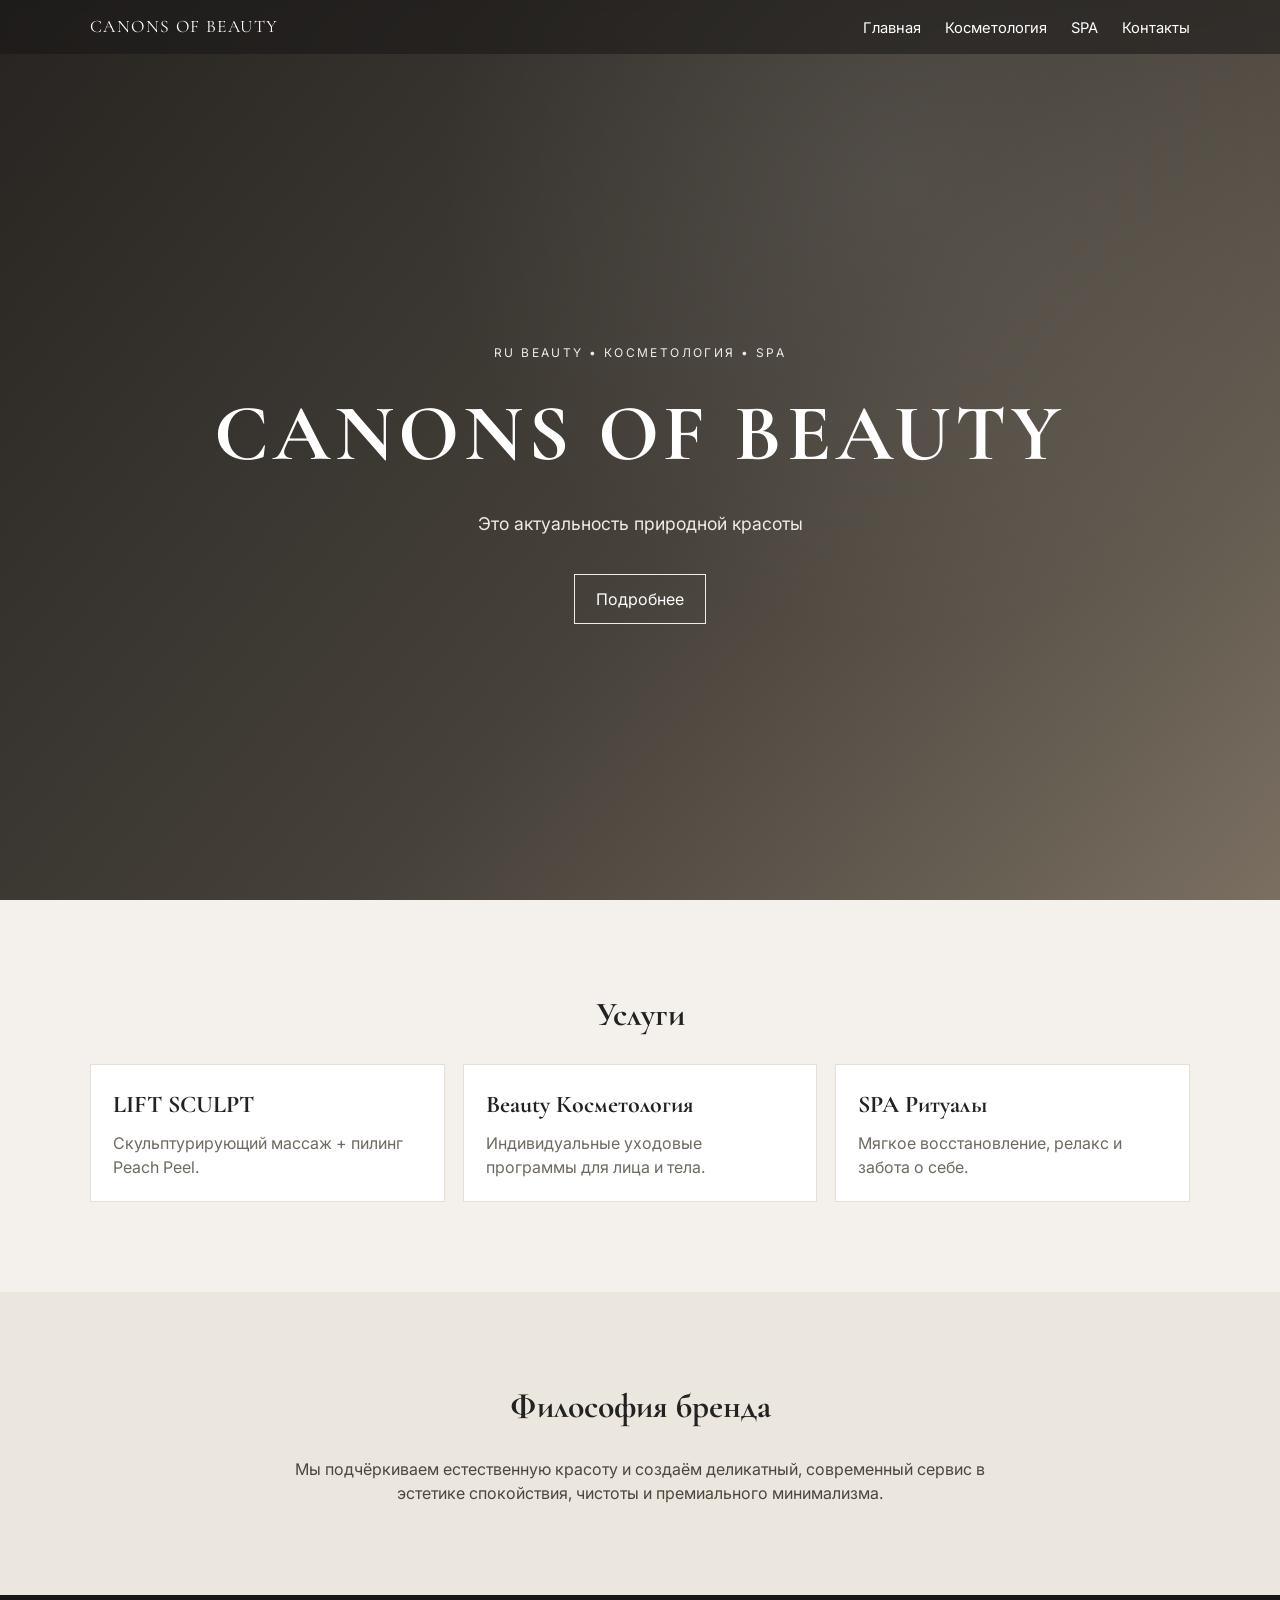
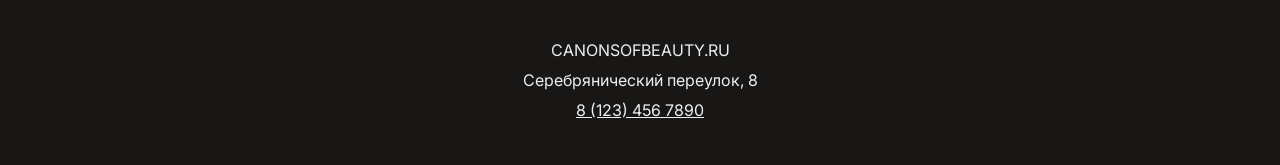
==== index.html @ 5a80caef "feat: initial landing for Canons of Beauty" ====
<!doctype html>
<html lang="ru">
<head>
  <meta charset="UTF-8" />
  <meta name="viewport" content="width=device-width,initial-scale=1" />
  <title>Canons of Beauty</title>
  <link rel="preconnect" href="https://fonts.googleapis.com">
  <link rel="preconnect" href="https://fonts.gstatic.com" crossorigin>
  <link href="https://fonts.googleapis.com/css2?family=Cormorant+Garamond:wght@400;500;600&family=Inter:wght@300;400;500&display=swap" rel="stylesheet">
  <link rel="stylesheet" href="style.css" />
</head>
<body>
  <header class="header">
    <div class="container nav">
      <div class="logo">CANONS OF BEAUTY</div>
      <nav>
        <a href="#home">Главная</a>
        <a href="#services">Косметология</a>
        <a href="#spa">SPA</a>
        <a href="#contact">Контакты</a>
      </nav>
    </div>
  </header>

  <section id="home" class="hero">
    <div class="overlay"></div>
    <div class="container hero-content">
      <p class="kicker">RU BEAUTY • КОСМЕТОЛОГИЯ • SPA</p>
      <h1>CANONS OF BEAUTY</h1>
      <p class="subtitle">Это актуальность природной красоты</p>
      <a class="btn" href="#services">Подробнее</a>
    </div>
  </section>

  <section id="services" class="section">
    <div class="container">
      <h2>Услуги</h2>
      <div class="cards">
        <article class="card">
          <h3>LIFT SCULPT</h3>
          <p>Скульптурирующий массаж + пилинг Peach Peel.</p>
        </article>
        <article class="card">
          <h3>Beauty Косметология</h3>
          <p>Индивидуальные уходовые программы для лица и тела.</p>
        </article>
        <article class="card">
          <h3>SPA Ритуалы</h3>
          <p>Мягкое восстановление, релакс и забота о себе.</p>
        </article>
      </div>
    </div>
  </section>

  <section id="spa" class="section alt">
    <div class="container">
      <h2>Философия бренда</h2>
      <p>
        Мы подчёркиваем естественную красоту и создаём деликатный, современный сервис
        в эстетике спокойствия, чистоты и премиального минимализма.
      </p>
    </div>
  </section>

  <footer id="contact" class="footer">
    <div class="container">
      <p>CANONSOFBEAUTY.RU</p>
      <p>Серебрянический переулок, 8</p>
      <p><a href="tel:+71234567890">8 (123) 456 7890</a></p>
    </div>
  </footer>
</body>
</html>
---- style.css ----
:root{--bg:#f4f1ec;--text:#222;--muted:#6f6a61;--dark:#181716;--accent:#c6a87a}
*{box-sizing:border-box} html,body{margin:0;padding:0}
body{font-family:'Inter',sans-serif;color:var(--text);background:var(--bg);line-height:1.5}
.container{width:min(1100px,92%);margin:0 auto}
.header{position:fixed;top:0;left:0;right:0;z-index:10;background:rgba(24,23,22,.55);backdrop-filter:blur(6px)}
.nav{display:flex;justify-content:space-between;align-items:center;padding:14px 0}
.logo{color:#fff;font-family:'Cormorant Garamond',serif;letter-spacing:.08em;font-size:1.1rem}
nav a{color:#fff;text-decoration:none;margin-left:20px;font-size:.92rem}
.hero{min-height:100vh;display:grid;place-items:center;position:relative;background:linear-gradient(130deg,#272421 0%,#46413a 55%,#7a6f61 100%)}
.overlay{position:absolute;inset:0;background:radial-gradient(circle at 70% 20%,rgba(255,255,255,.08),transparent 40%)}
.hero-content{position:relative;color:#fff;text-align:center;padding-top:56px}
.kicker{letter-spacing:.2em;text-transform:uppercase;font-size:.75rem;opacity:.9}
h1,h2,h3{font-family:'Cormorant Garamond',serif;margin:0}
h1{font-size:clamp(2.4rem,7vw,5rem);letter-spacing:.06em;margin:.4rem 0}
.subtitle{font-size:1.1rem;color:#f0ece6}
.btn{display:inline-block;margin-top:1.2rem;padding:.75rem 1.3rem;border:1px solid #f0ece6;color:#fff;text-decoration:none}
.section{padding:90px 0}.section h2{text-align:center;font-size:2.1rem;margin-bottom:24px}
.cards{display:grid;grid-template-columns:repeat(auto-fit,minmax(230px,1fr));gap:18px}
.card{background:#fff;border:1px solid #e6dfd4;padding:22px}.card h3{font-size:1.5rem;margin-bottom:8px}
.card p{color:var(--muted);margin:0}.alt{background:#ece7de}.alt p{max-width:760px;margin:0 auto;text-align:center;color:#4b463e}
.footer{background:var(--dark);color:#eee;padding:38px 0;text-align:center}.footer p{margin:.35rem 0}.footer a{color:#eee}
@media (max-width:760px){nav a{margin-left:12px;font-size:.85rem}.logo{font-size:1rem}}
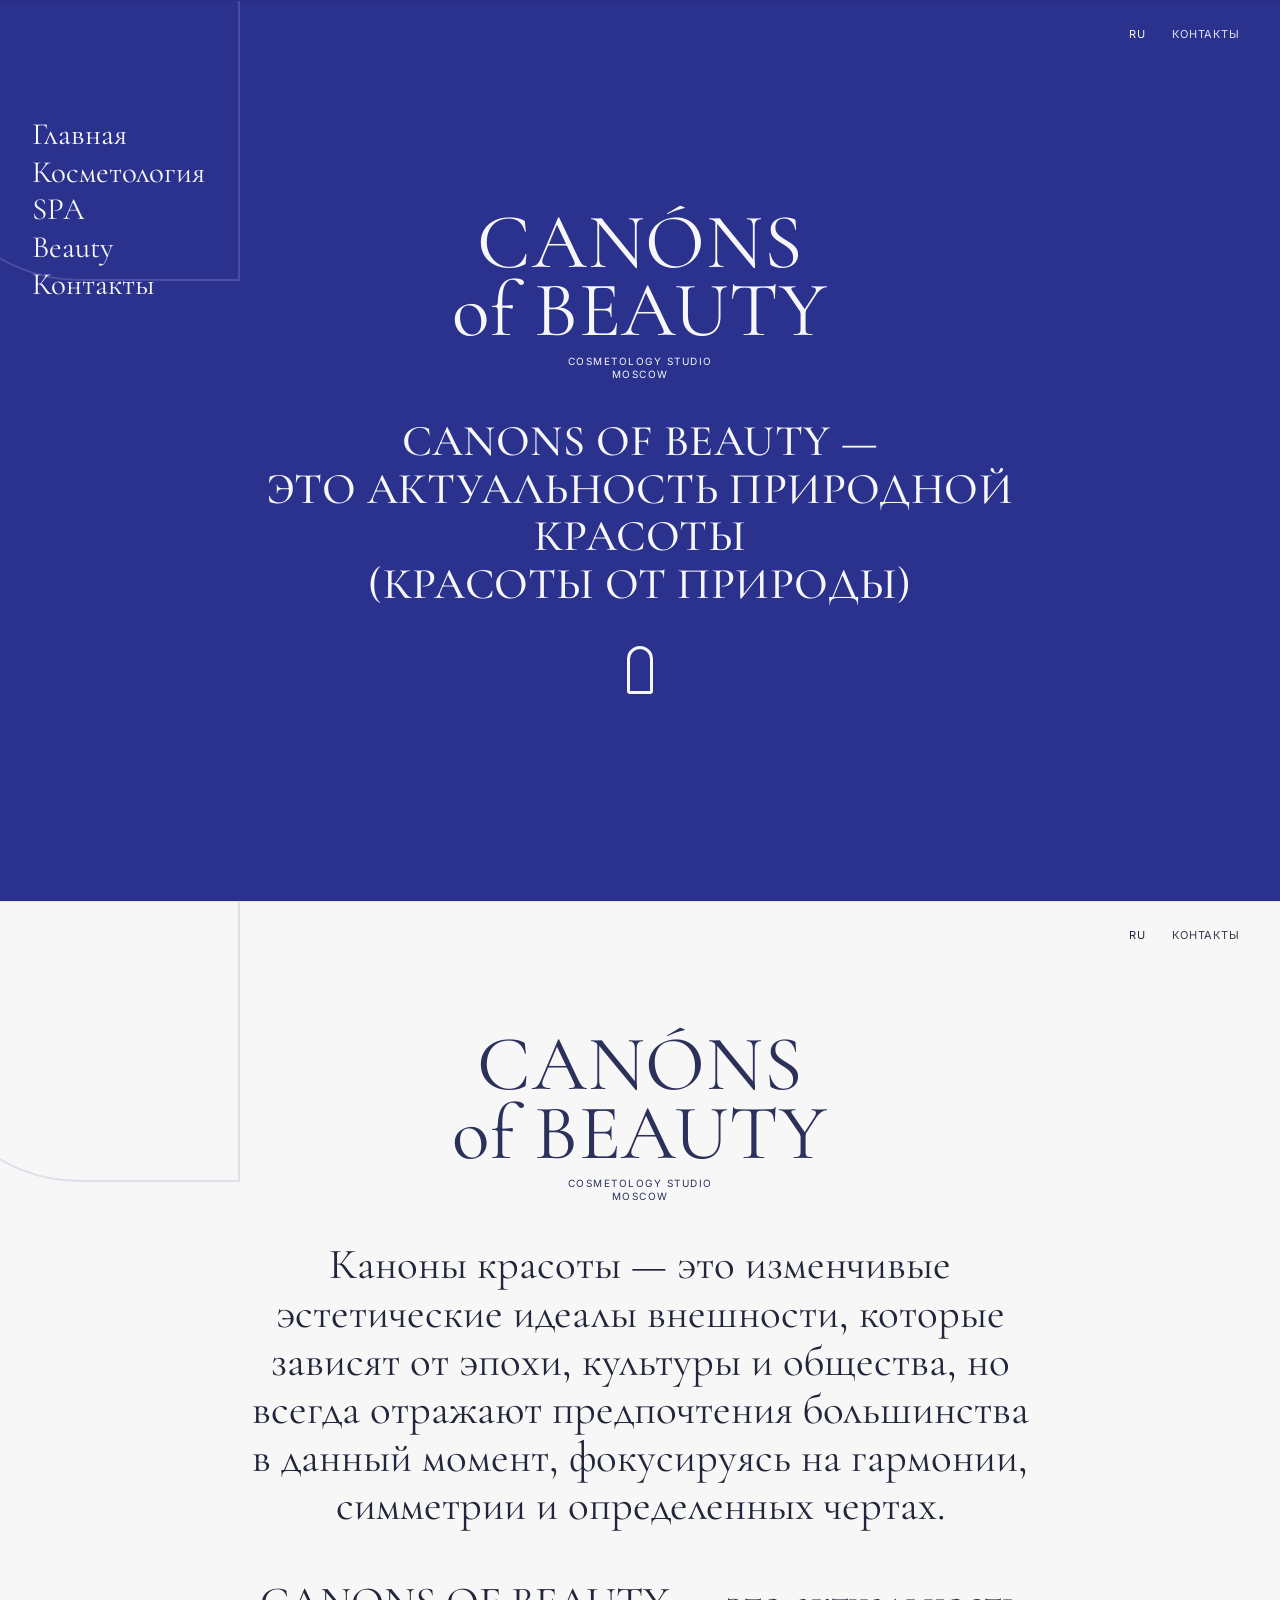
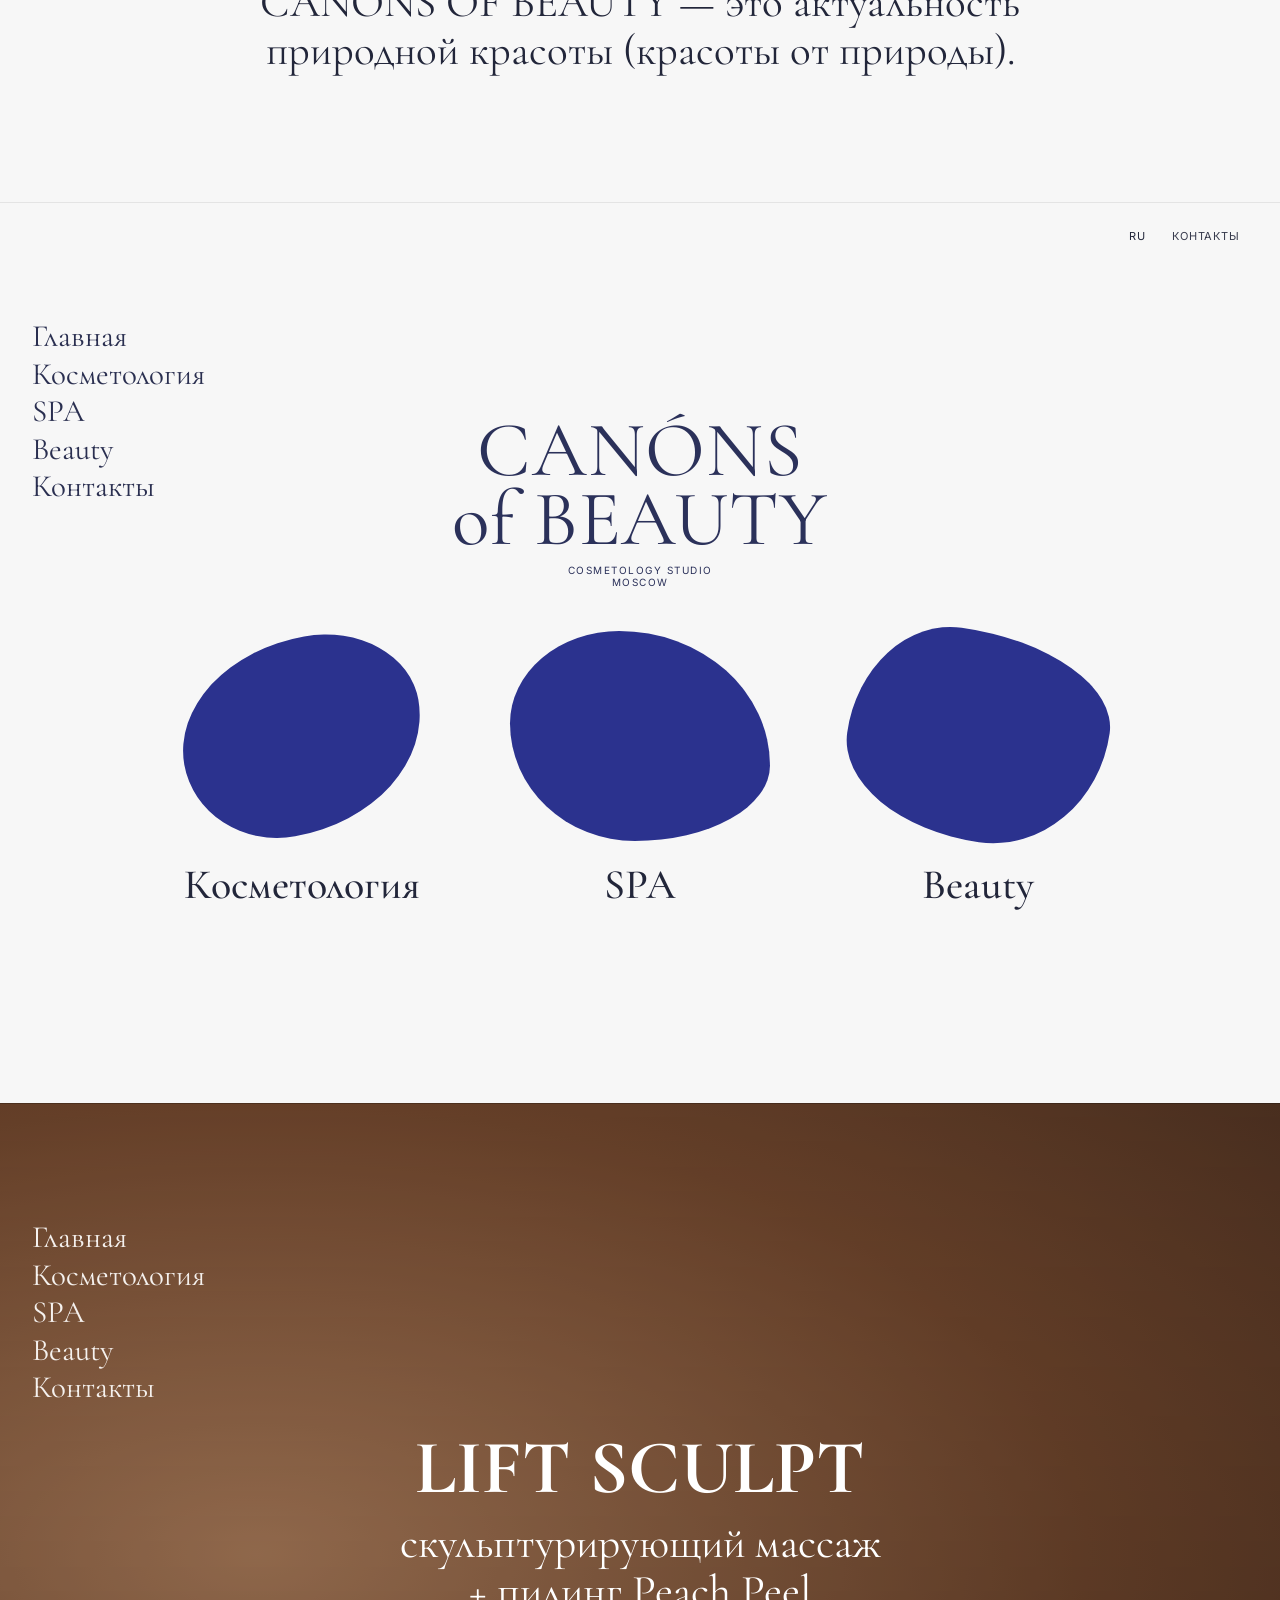
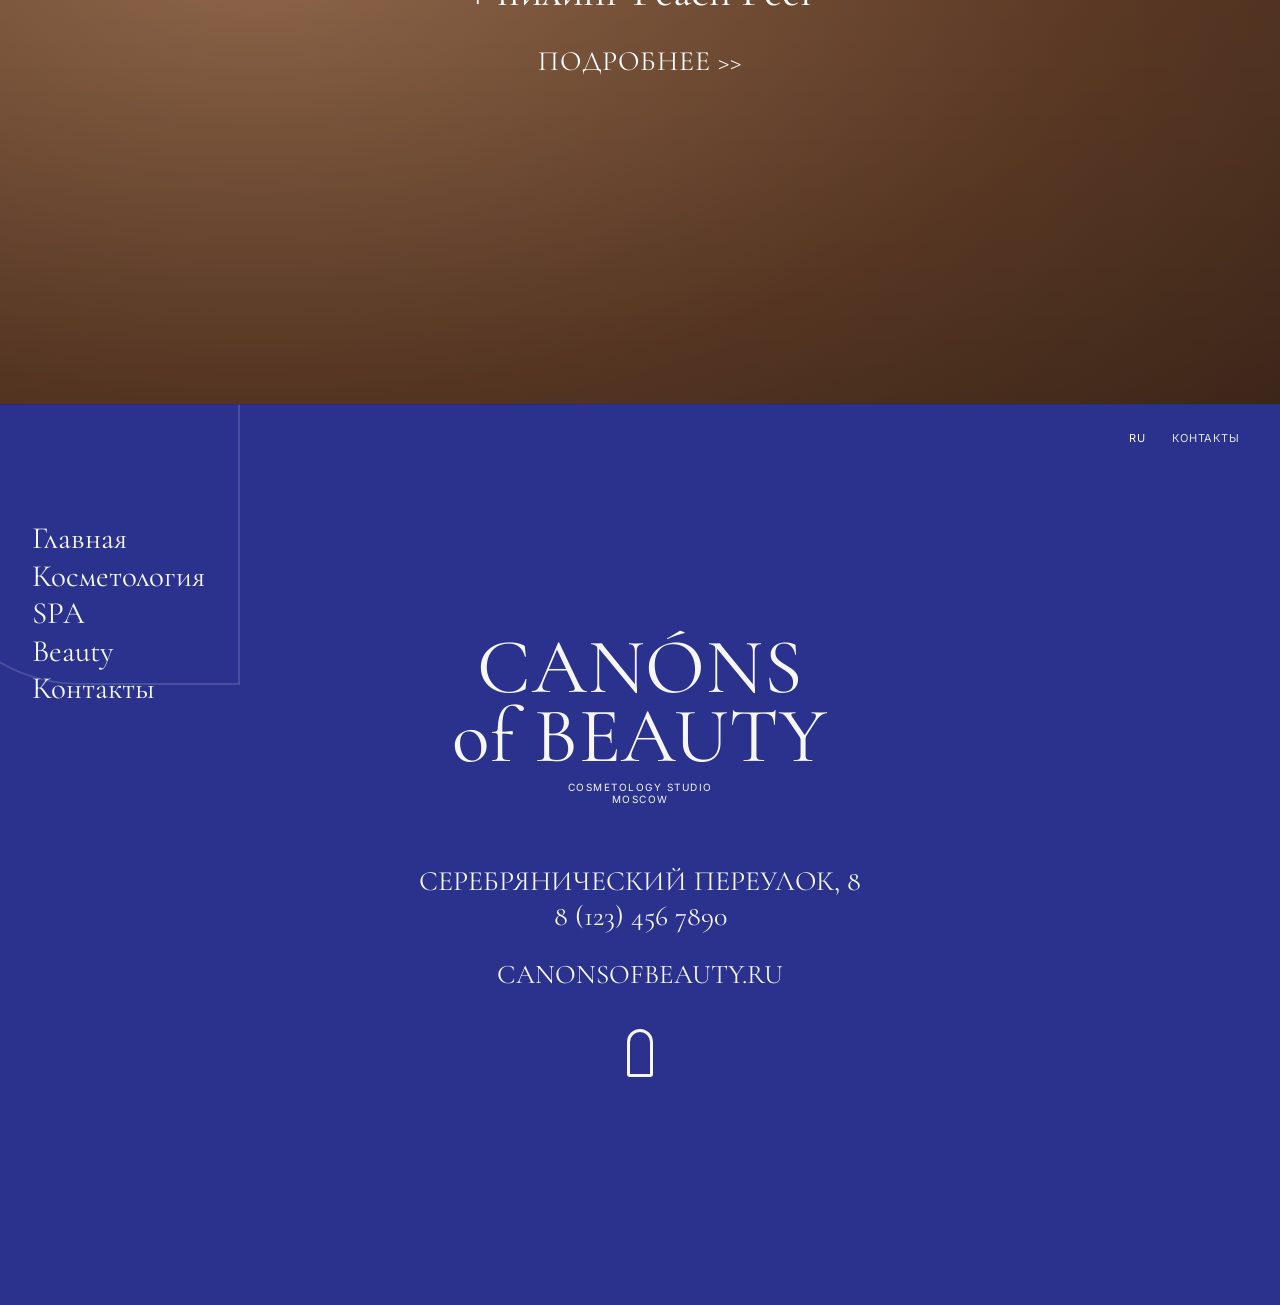
==== commit 2f3c01b6: "Redesign site to match brand mockups and blue visual style" ====
--- a/index.html
+++ b/index.html
@@ -3,71 +3,149 @@
 <head>
   <meta charset="UTF-8" />
   <meta name="viewport" content="width=device-width,initial-scale=1" />
-  <title>Canons of Beauty</title>
+  <title>Canóns of Beauty</title>
   <link rel="preconnect" href="https://fonts.googleapis.com">
   <link rel="preconnect" href="https://fonts.gstatic.com" crossorigin>
-  <link href="https://fonts.googleapis.com/css2?family=Cormorant+Garamond:wght@400;500;600&family=Inter:wght@300;400;500&display=swap" rel="stylesheet">
+  <link href="https://fonts.googleapis.com/css2?family=Cormorant+Garamond:wght@400;500;600;700&family=Inter:wght@300;400;500&display=swap" rel="stylesheet">
   <link rel="stylesheet" href="style.css" />
 </head>
 <body>
-  <header class="header">
-    <div class="container nav">
-      <div class="logo">CANONS OF BEAUTY</div>
-      <nav>
-        <a href="#home">Главная</a>
-        <a href="#services">Косметология</a>
-        <a href="#spa">SPA</a>
-        <a href="#contact">Контакты</a>
-      </nav>
-    </div>
-  </header>
 
-  <section id="home" class="hero">
-    <div class="overlay"></div>
-    <div class="container hero-content">
-      <p class="kicker">RU BEAUTY • КОСМЕТОЛОГИЯ • SPA</p>
-      <h1>CANONS OF BEAUTY</h1>
-      <p class="subtitle">Это актуальность природной красоты</p>
-      <a class="btn" href="#services">Подробнее</a>
+  <section id="home" class="screen screen-blue hero">
+    <div class="arch"></div>
+    <header class="topbar">
+      <div class="lang">RU</div>
+      <a class="contact-link" href="#contact">КОНТАКТЫ</a>
+    </header>
+
+    <aside class="side-nav">
+      <a href="#home">Главная</a>
+      <a href="#cosmetology">Косметология</a>
+      <a href="#spa">SPA</a>
+      <a href="#beauty">Beauty</a>
+      <a href="#contact">Контакты</a>
+    </aside>
+
+    <div class="center-content">
+      <div class="logo-block">
+        <p class="logo-main">CANÓNS<br>of BEAUTY</p>
+        <p class="logo-sub">COSMETOLOGY STUDIO<br>MOSCOW</p>
+      </div>
+
+      <h1>CANONS OF BEAUTY —<br>ЭТО АКТУАЛЬНОСТЬ ПРИРОДНОЙ КРАСОТЫ<br>(КРАСОТЫ ОТ ПРИРОДЫ)</h1>
+
+      <div class="mark" aria-hidden="true"></div>
     </div>
   </section>
 
-  <section id="services" class="section">
-    <div class="container">
-      <h2>Услуги</h2>
-      <div class="cards">
-        <article class="card">
-          <h3>LIFT SCULPT</h3>
-          <p>Скульптурирующий массаж + пилинг Peach Peel.</p>
+  <section class="screen screen-light manifesto">
+    <div class="arch"></div>
+    <header class="topbar light">
+      <div class="lang">RU</div>
+      <a class="contact-link" href="#contact">КОНТАКТЫ</a>
+    </header>
+
+    <div class="center-content narrow">
+      <div class="logo-block dark">
+        <p class="logo-main">CANÓNS<br>of BEAUTY</p>
+        <p class="logo-sub">COSMETOLOGY STUDIO<br>MOSCOW</p>
+      </div>
+
+      <p class="manifesto-text">
+        Каноны красоты — это изменчивые эстетические идеалы внешности,
+        которые зависят от эпохи, культуры и общества,
+        но всегда отражают предпочтения большинства в данный момент,
+        фокусируясь на гармонии, симметрии и определенных чертах.<br><br>
+        CANONS OF BEAUTY — это актуальность природной красоты
+        (красоты от природы).
+      </p>
+    </div>
+  </section>
+
+  <section id="cosmetology" class="screen screen-light directions">
+    <header class="topbar light">
+      <div class="lang">RU</div>
+      <a class="contact-link" href="#contact">КОНТАКТЫ</a>
+    </header>
+
+    <aside class="side-nav dark">
+      <a href="#home">Главная</a>
+      <a href="#cosmetology">Косметология</a>
+      <a href="#spa">SPA</a>
+      <a href="#beauty">Beauty</a>
+      <a href="#contact">Контакты</a>
+    </aside>
+
+    <div class="center-content">
+      <div class="logo-block dark compact">
+        <p class="logo-main">CANÓNS<br>of BEAUTY</p>
+        <p class="logo-sub">COSMETOLOGY STUDIO<br>MOSCOW</p>
+      </div>
+
+      <div class="blob-grid">
+        <article>
+          <div class="blob blob-a"></div>
+          <h2>Косметология</h2>
         </article>
-        <article class="card">
-          <h3>Beauty Косметология</h3>
-          <p>Индивидуальные уходовые программы для лица и тела.</p>
+        <article>
+          <div class="blob blob-b"></div>
+          <h2>SPA</h2>
         </article>
-        <article class="card">
-          <h3>SPA Ритуалы</h3>
-          <p>Мягкое восстановление, релакс и забота о себе.</p>
+        <article id="beauty">
+          <div class="blob blob-c"></div>
+          <h2>Beauty</h2>
         </article>
       </div>
     </div>
   </section>
 
-  <section id="spa" class="section alt">
-    <div class="container">
-      <h2>Философия бренда</h2>
-      <p>
-        Мы подчёркиваем естественную красоту и создаём деликатный, современный сервис
-        в эстетике спокойствия, чистоты и премиального минимализма.
-      </p>
+  <section id="spa" class="screen treatment">
+    <div class="overlay"></div>
+    <aside class="side-nav">
+      <a href="#home">Главная</a>
+      <a href="#cosmetology">Косметология</a>
+      <a href="#spa">SPA</a>
+      <a href="#beauty">Beauty</a>
+      <a href="#contact">Контакты</a>
+    </aside>
+
+    <div class="center-content">
+      <h3>LIFT SCULPT</h3>
+      <p>скульптурирующий массаж<br>+ пилинг Peach Peel</p>
+      <a href="#contact" class="more">ПОДРОБНЕЕ &gt;&gt;</a>
     </div>
   </section>
 
-  <footer id="contact" class="footer">
-    <div class="container">
-      <p>CANONSOFBEAUTY.RU</p>
-      <p>Серебрянический переулок, 8</p>
-      <p><a href="tel:+71234567890">8 (123) 456 7890</a></p>
+  <footer id="contact" class="screen screen-blue footer">
+    <div class="arch"></div>
+    <header class="topbar">
+      <div class="lang">RU</div>
+      <a class="contact-link" href="#contact">КОНТАКТЫ</a>
+    </header>
+
+    <aside class="side-nav">
+      <a href="#home">Главная</a>
+      <a href="#cosmetology">Косметология</a>
+      <a href="#spa">SPA</a>
+      <a href="#beauty">Beauty</a>
+      <a href="#contact">Контакты</a>
+    </aside>
+
+    <div class="center-content">
+      <div class="logo-block">
+        <p class="logo-main">CANÓNS<br>of BEAUTY</p>
+        <p class="logo-sub">COSMETOLOGY STUDIO<br>MOSCOW</p>
+      </div>
+
+      <address>
+        СЕРЕБРЯНИЧЕСКИЙ ПЕРЕУЛОК, 8<br>
+        <a href="tel:+71234567890">8 (123) 456 7890</a>
+      </address>
+
+      <p class="domain">CANONSOFBEAUTY.RU</p>
+      <div class="mark" aria-hidden="true"></div>
     </div>
   </footer>
+
 </body>
 </html>
--- a/style.css
+++ b/style.css
@@ -1,22 +1,235 @@
-:root{--bg:#f4f1ec;--text:#222;--muted:#6f6a61;--dark:#181716;--accent:#c6a87a}
-*{box-sizing:border-box} html,body{margin:0;padding:0}
-body{font-family:'Inter',sans-serif;color:var(--text);background:var(--bg);line-height:1.5}
-.container{width:min(1100px,92%);margin:0 auto}
-.header{position:fixed;top:0;left:0;right:0;z-index:10;background:rgba(24,23,22,.55);backdrop-filter:blur(6px)}
-.nav{display:flex;justify-content:space-between;align-items:center;padding:14px 0}
-.logo{color:#fff;font-family:'Cormorant Garamond',serif;letter-spacing:.08em;font-size:1.1rem}
-nav a{color:#fff;text-decoration:none;margin-left:20px;font-size:.92rem}
-.hero{min-height:100vh;display:grid;place-items:center;position:relative;background:linear-gradient(130deg,#272421 0%,#46413a 55%,#7a6f61 100%)}
-.overlay{position:absolute;inset:0;background:radial-gradient(circle at 70% 20%,rgba(255,255,255,.08),transparent 40%)}
-.hero-content{position:relative;color:#fff;text-align:center;padding-top:56px}
-.kicker{letter-spacing:.2em;text-transform:uppercase;font-size:.75rem;opacity:.9}
-h1,h2,h3{font-family:'Cormorant Garamond',serif;margin:0}
-h1{font-size:clamp(2.4rem,7vw,5rem);letter-spacing:.06em;margin:.4rem 0}
-.subtitle{font-size:1.1rem;color:#f0ece6}
-.btn{display:inline-block;margin-top:1.2rem;padding:.75rem 1.3rem;border:1px solid #f0ece6;color:#fff;text-decoration:none}
-.section{padding:90px 0}.section h2{text-align:center;font-size:2.1rem;margin-bottom:24px}
-.cards{display:grid;grid-template-columns:repeat(auto-fit,minmax(230px,1fr));gap:18px}
-.card{background:#fff;border:1px solid #e6dfd4;padding:22px}.card h3{font-size:1.5rem;margin-bottom:8px}
-.card p{color:var(--muted);margin:0}.alt{background:#ece7de}.alt p{max-width:760px;margin:0 auto;text-align:center;color:#4b463e}
-.footer{background:var(--dark);color:#eee;padding:38px 0;text-align:center}.footer p{margin:.35rem 0}.footer a{color:#eee}
-@media (max-width:760px){nav a{margin-left:12px;font-size:.85rem}.logo{font-size:1rem}}
+:root{
+  --blue:#2b328e;
+  --blue-dark:#242b79;
+  --white:#f7f7f7;
+  --ink:#22263a;
+  --taupe:#bdb6b2;
+}
+
+*{box-sizing:border-box}
+html,body{margin:0;padding:0}
+body{
+  font-family:'Cormorant Garamond',serif;
+  background:var(--white);
+  color:var(--ink);
+}
+
+a{color:inherit}
+
+.screen{
+  position:relative;
+  min-height:100vh;
+  overflow:hidden;
+  border-top:1px solid rgba(0,0,0,.08);
+}
+
+.screen-blue{background:var(--blue); color:var(--white)}
+.screen-light{background:var(--white); color:var(--ink)}
+
+.topbar{
+  position:absolute;
+  top:26px;
+  right:40px;
+  display:flex;
+  align-items:center;
+  gap:26px;
+  z-index:4;
+  font-family:'Inter',sans-serif;
+  font-size:11px;
+  letter-spacing:.08em;
+}
+.topbar .contact-link{text-decoration:none;opacity:.9}
+
+.side-nav{
+  position:absolute;
+  left:32px;
+  top:118px;
+  z-index:4;
+  display:grid;
+  gap:6px;
+}
+.side-nav a{
+  text-decoration:none;
+  font-size:31px;
+  line-height:1.02;
+  color:var(--white);
+}
+.side-nav.dark a{color:#2a2f50}
+
+.center-content{
+  width:min(920px,78vw);
+  margin:0 auto;
+  min-height:100vh;
+  display:flex;
+  flex-direction:column;
+  align-items:center;
+  justify-content:center;
+  text-align:center;
+  padding:90px 20px;
+}
+.center-content.narrow{width:min(840px,84vw)}
+
+.logo-block{margin-bottom:38px}
+.logo-main{
+  margin:0;
+  font-size:78px;
+  line-height:.88;
+  letter-spacing:.01em;
+}
+.logo-sub{
+  margin:10px 0 0;
+  font-family:'Inter',sans-serif;
+  font-size:10px;
+  line-height:1.25;
+  letter-spacing:.15em;
+}
+.logo-block.dark{color:#2b315a}
+.logo-block.compact{margin-bottom:22px}
+
+.hero h1{
+  margin:0;
+  font-size:44px;
+  line-height:1.08;
+  letter-spacing:.01em;
+  text-transform:uppercase;
+  font-weight:500;
+}
+
+.mark{
+  width:26px;
+  height:48px;
+  border:3px solid currentColor;
+  border-radius:16px 16px 3px 3px;
+  margin-top:38px;
+}
+
+.arch{
+  position:absolute;
+  left:-80px;
+  top:-40px;
+  width:320px;
+  height:320px;
+  border:2px solid rgba(255,255,255,.14);
+  border-radius:220px 220px 0 0;
+  transform:rotate(-90deg);
+}
+.screen-light .arch{border-color:rgba(43,50,142,.12)}
+
+.manifesto-text{
+  max-width:780px;
+  margin:0;
+  font-size:43px;
+  line-height:1.12;
+}
+
+.directions .center-content{padding-top:110px}
+.blob-grid{
+  margin-top:20px;
+  width:min(980px,88vw);
+  display:grid;
+  grid-template-columns:repeat(3,1fr);
+  gap:34px;
+}
+.blob-grid article{display:grid;justify-items:center;gap:18px}
+.blob-grid h2{
+  margin:0;
+  font-size:42px;
+  font-weight:500;
+}
+
+.blob{
+  width:260px;
+  height:210px;
+  background:var(--blue);
+}
+.blob-a{
+  border-radius:58% 42% 60% 40% / 54% 42% 58% 46%;
+  transform:rotate(-10deg) scale(.93);
+}
+.blob-b{
+  border-radius:42% 58% 52% 48% / 44% 64% 36% 56%;
+}
+.blob-c{
+  border-radius:38% 62% 44% 56% / 57% 40% 60% 43%;
+  transform:rotate(8deg);
+}
+
+.treatment{
+  background:
+    linear-gradient(rgba(0,0,0,.18),rgba(0,0,0,.32)),
+    radial-gradient(130% 100% at 20% 50%, #bf8a64 0, #7b4d31 50%, #40291d 100%);
+  color:#fff;
+}
+.treatment .side-nav a{color:#f5f1ee}
+.treatment .center-content h3{
+  margin:0;
+  font-size:76px;
+  line-height:1;
+}
+.treatment .center-content p{
+  margin:14px 0 28px;
+  font-size:44px;
+  line-height:1.08;
+}
+.more{
+  text-decoration:none;
+  font-size:28px;
+  letter-spacing:.03em;
+}
+
+.footer address{
+  font-style:normal;
+  font-size:28px;
+  line-height:1.25;
+  margin:20px 0 12px;
+}
+.footer address a{text-decoration:none}
+.domain{font-size:27px;margin:12px 0 0}
+
+@media (max-width: 1100px){
+  .side-nav a{font-size:24px}
+  .logo-main{font-size:62px}
+  .hero h1{font-size:36px}
+  .manifesto-text{font-size:35px}
+  .blob{width:210px;height:170px}
+  .blob-grid h2{font-size:32px}
+  .treatment .center-content h3{font-size:56px}
+  .treatment .center-content p{font-size:33px}
+}
+
+@media (max-width: 760px){
+  .screen{min-height:auto}
+  .topbar{right:16px;top:14px;font-size:10px;gap:14px}
+
+  .side-nav{
+    position:static;
+    display:flex;
+    flex-wrap:wrap;
+    gap:8px 12px;
+    justify-content:center;
+    padding:18px 14px 0;
+    margin:0 auto;
+  }
+  .side-nav a{font-size:22px}
+
+  .center-content{
+    min-height:auto;
+    width:min(96vw,540px);
+    padding:34px 16px 64px;
+  }
+
+  .logo-main{font-size:52px}
+  .logo-sub{font-size:9px}
+  .hero h1{font-size:28px}
+  .manifesto-text{font-size:28px}
+
+  .blob-grid{grid-template-columns:1fr;gap:26px}
+  .blob{width:220px;height:180px}
+
+  .treatment .center-content{padding-top:42px}
+  .treatment .center-content h3{font-size:52px}
+  .treatment .center-content p{font-size:30px}
+  .more{font-size:24px}
+
+  .footer address,.domain{font-size:23px}
+}
